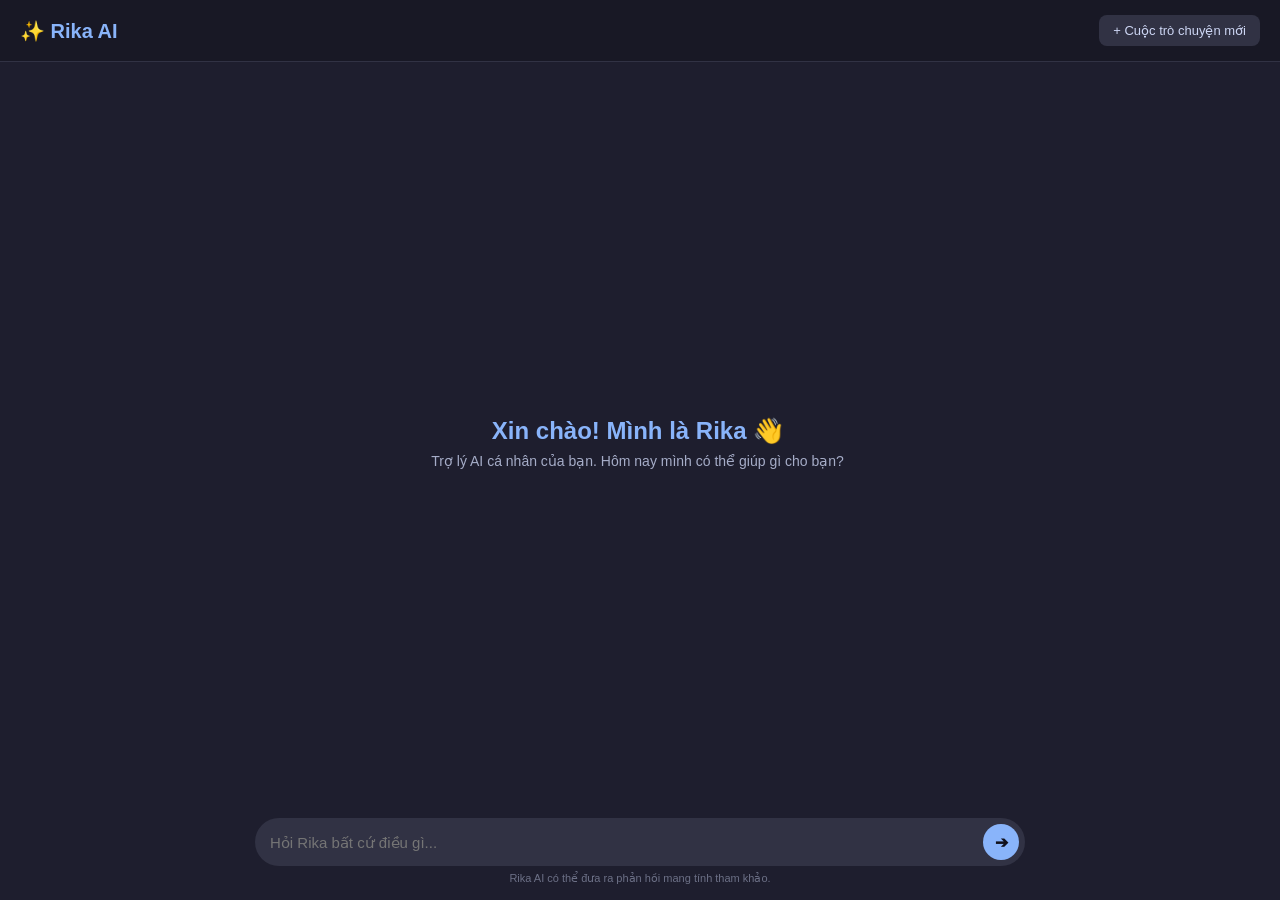
==== index.html @ 14948d15 "Add files via upload" ====
<!DOCTYPE html>
<html lang="vi">
<head>
    <meta charset="UTF-8">
    <meta name="viewport" content="width=device-width, initial-scale=1.0">
    <title>Rika AI - Trợ Lý Thông Minh</title>
    <link rel="stylesheet" href="style.css">
</head>
<body>

    <!-- Thanh Menu / Header trang web -->
    <header class="app-header">
        <div class="logo">✨ Rika AI</div>
        <button class="new-chat-btn" id="newChatBtn">+ Cuộc trò chuyện mới</button>
    </header>

    <!-- Khung trò chuyện chính -->
    <main class="chat-wrapper">
        <div class="chat-messages" id="chatBox">
            <!-- Tin nhắn chào mừng ban đầu -->
            <div class="welcome-box" id="welcomeBox">
                <h1>Xin chào! Mình là Rika 👋</h1>
                <p>Trợ lý AI cá nhân của bạn. Hôm nay mình có thể giúp gì cho bạn?</p>
            </div>
        </div>

        <!-- Thanh nhập liệu ở đáy trang -->
        <div class="input-container">
            <div class="input-box">
                <input type="text" id="userInput" placeholder="Hỏi Rika bất cứ điều gì..." autocomplete="off">
                <button id="sendBtn">
                    <span>➔</span>
                </button>
            </div>
            <p class="disclaimer">Rika AI có thể đưa ra phản hồi mang tính tham khảo.</p>
        </div>
    </main>

    <script src="script.js"></script>
</body>
</html>
---- style.css ----
* {
    box-sizing: border-box;
    margin: 0;
    padding: 0;
}

body {
    font-family: 'Segoe UI', Tahoma, Geneva, Verdana, sans-serif;
    background-color: #1e1e2e;
    color: #cdd6f4;
    height: 100vh;
    display: flex;
    flex-direction: column;
}

/* Header */
.app-header {
    background-color: #181825;
    padding: 15px 20px;
    display: flex;
    justify-content: space-between;
    align-items: center;
    border-bottom: 1px solid #313244;
}

.logo {
    font-size: 20px;
    font-weight: bold;
    color: #89b4fa;
}

.new-chat-btn {
    background-color: #313244;
    color: #cdd6f4;
    border: none;
    padding: 8px 14px;
    border-radius: 8px;
    font-size: 13px;
    cursor: pointer;
}

/* Khung nội dung chat */
.chat-wrapper {
    flex: 1;
    display: flex;
    flex-direction: column;
    justify-content: space-between;
    max-width: 800px;
    width: 100%;
    margin: 0 auto;
    padding: 15px;
    overflow: hidden;
}

.chat-messages {
    flex: 1;
    overflow-y: auto;
    display: flex;
    flex-direction: column;
    gap: 15px;
    padding-right: 5px;
}

.welcome-box {
    text-align: center;
    margin: auto 0;
}

.welcome-box h1 {
    font-size: 24px;
    color: #89b4fa;
    margin-bottom: 8px;
}

.welcome-box p {
    color: #a6adc8;
    font-size: 14px;
}

/* Bong bóng tin nhắn */
.message {
    padding: 12px 16px;
    border-radius: 12px;
    max-width: 85%;
    line-height: 1.5;
    font-size: 14px;
    word-wrap: break-word;
}

.user-message {
    background-color: #89b4fa;
    color: #11111b;
    align-self: flex-end;
    border-bottom-right-radius: 2px;
}

.ai-message {
    background-color: #313244;
    color: #cdd6f4;
    align-self: flex-start;
    border-bottom-left-radius: 2px;
}

/* Khung nhập liệu */
.input-container {
    margin-top: 10px;
}

.input-box {
    display: flex;
    background-color: #313244;
    border-radius: 25px;
    padding: 6px 6px 6px 15px;
    align-items: center;
}

.input-box input {
    flex: 1;
    background: transparent;
    border: none;
    outline: none;
    color: #cdd6f4;
    font-size: 15px;
}

.input-box button {
    background-color: #89b4fa;
    color: #11111b;
    border: none;
    width: 36px;
    height: 36px;
    border-radius: 50%;
    cursor: pointer;
    font-size: 16px;
    font-weight: bold;
}

.disclaimer {
    text-align: center;
    font-size: 11px;
    color: #6c7086;
    margin-top: 6px;
}
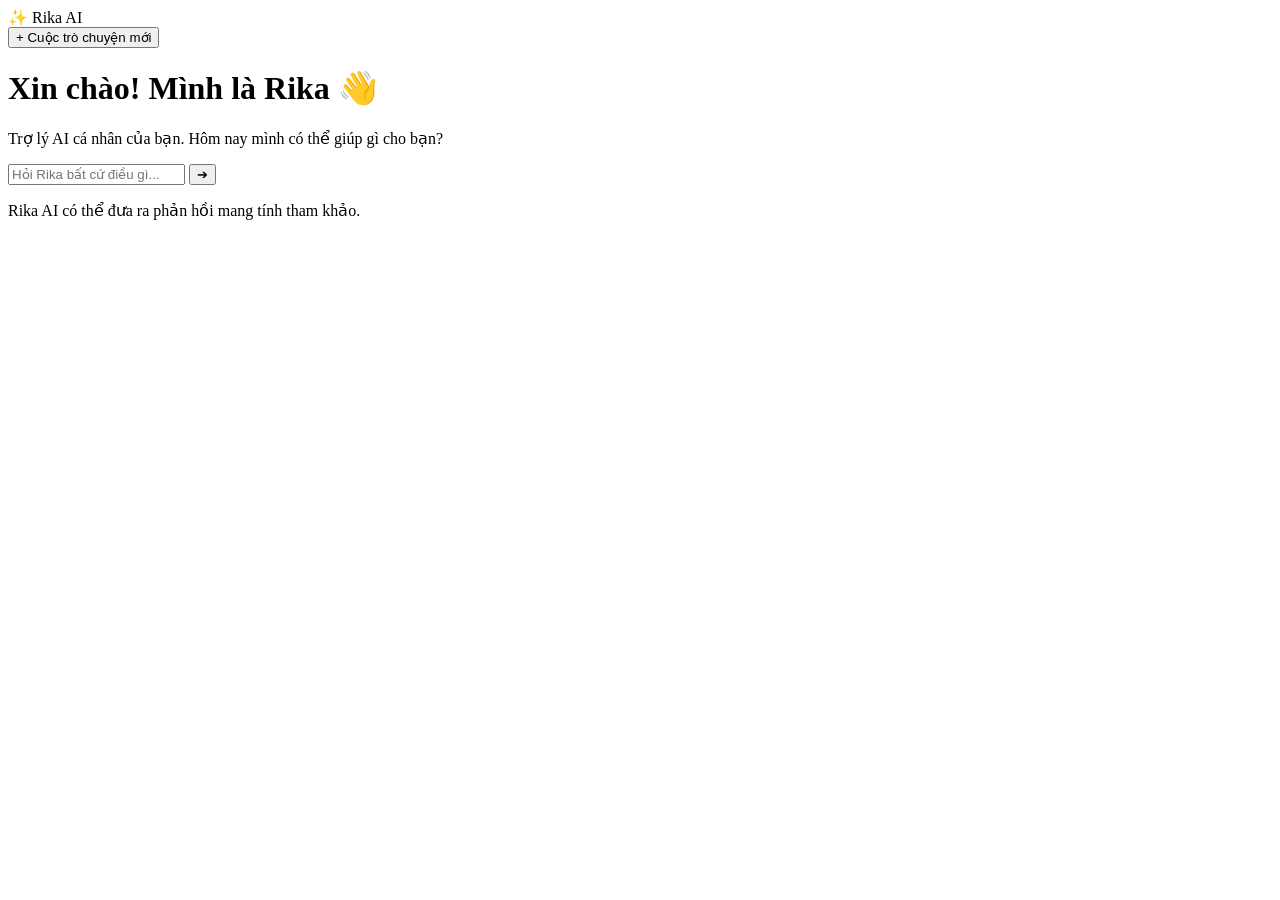
==== commit e40a0288: "Rename index (2).html to index.html" ====
--- a/index.html
+++ b/index.html
@@ -8,27 +8,23 @@
 </head>
 <body>
 
-    <!-- Thanh Menu / Header trang web -->
     <header class="app-header">
         <div class="logo">✨ Rika AI</div>
         <button class="new-chat-btn" id="newChatBtn">+ Cuộc trò chuyện mới</button>
     </header>
 
-    <!-- Khung trò chuyện chính -->
     <main class="chat-wrapper">
-        <div class="chat-messages" id="chatBox">
-            <!-- Tin nhắn chào mừng ban đầu -->
+        <div class="chat-messages" id="chatBox" aria-live="polite">
             <div class="welcome-box" id="welcomeBox">
                 <h1>Xin chào! Mình là Rika 👋</h1>
                 <p>Trợ lý AI cá nhân của bạn. Hôm nay mình có thể giúp gì cho bạn?</p>
             </div>
         </div>
 
-        <!-- Thanh nhập liệu ở đáy trang -->
         <div class="input-container">
             <div class="input-box">
                 <input type="text" id="userInput" placeholder="Hỏi Rika bất cứ điều gì..." autocomplete="off">
-                <button id="sendBtn">
+                <button id="sendBtn" type="button" aria-label="Gửi tin nhắn">
                     <span>➔</span>
                 </button>
             </div>
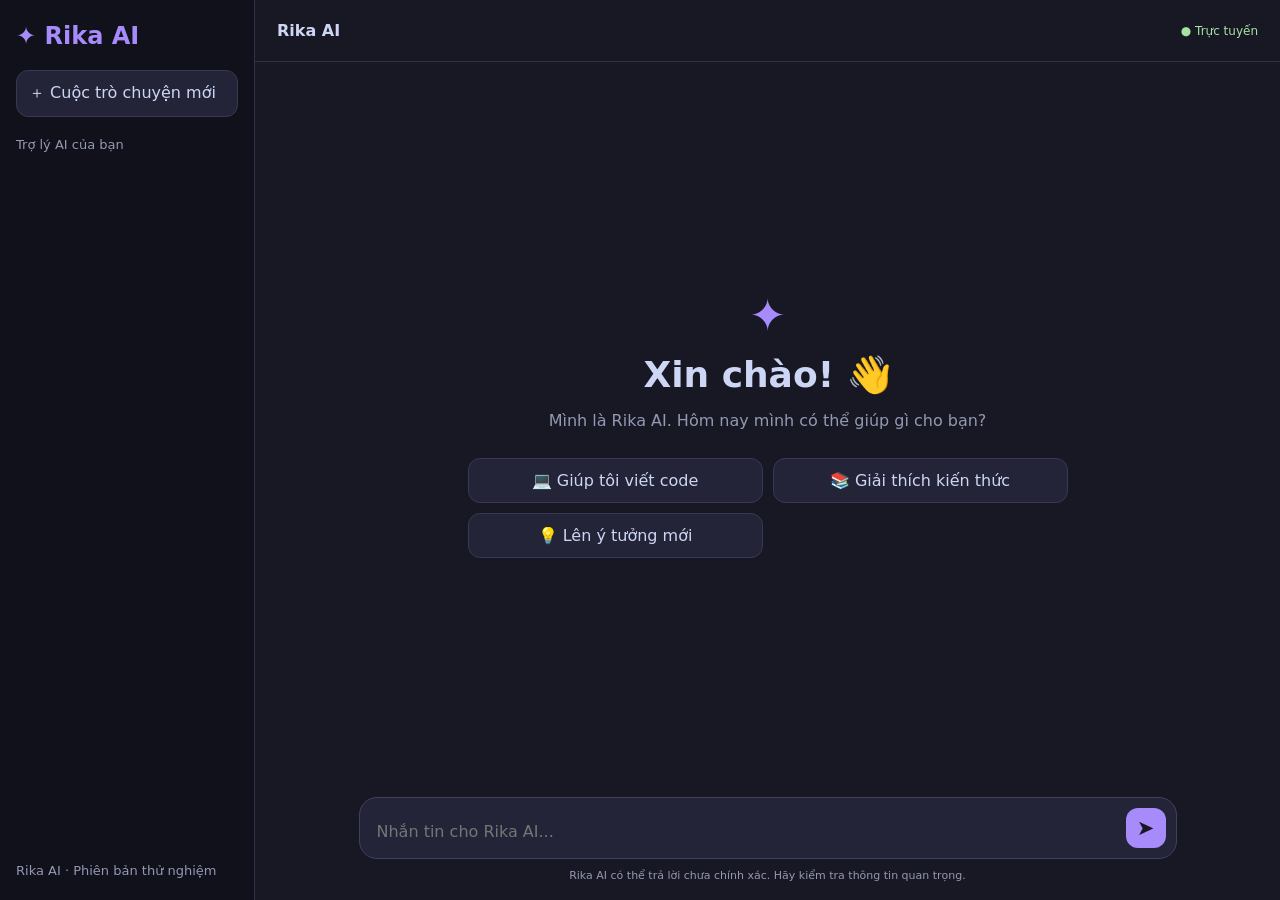
==== commit e264b8a7: "Rename index (1).html to index.html" ====
--- a/index.html
+++ b/index.html
@@ -1,37 +1,51 @@
+
 <!DOCTYPE html>
 <html lang="vi">
 <head>
-    <meta charset="UTF-8">
-    <meta name="viewport" content="width=device-width, initial-scale=1.0">
-    <title>Rika AI - Trợ Lý Thông Minh</title>
-    <link rel="stylesheet" href="style.css">
+  <meta charset="UTF-8">
+  <meta name="viewport" content="width=device-width, initial-scale=1.0">
+  <title>Rika AI</title>
+  <link rel="stylesheet" href="style.css">
 </head>
 <body>
+  <aside class="sidebar">
+    <div class="brand">✦ Rika AI</div>
+    <button id="newChatBtn" class="new-chat">＋ Cuộc trò chuyện mới</button>
+    <p class="side-note">Trợ lý AI của bạn</p>
+    <div class="sidebar-bottom">Rika AI · Phiên bản thử nghiệm</div>
+  </aside>
 
-    <header class="app-header">
-        <div class="logo">✨ Rika AI</div>
-        <button class="new-chat-btn" id="newChatBtn">+ Cuộc trò chuyện mới</button>
+  <main class="main">
+    <header class="header">
+      <button id="menuBtn" class="menu-btn" aria-label="Mở menu">☰</button>
+      <span>Rika AI</span>
+      <span class="status">● Trực tuyến</span>
     </header>
 
-    <main class="chat-wrapper">
-        <div class="chat-messages" id="chatBox" aria-live="polite">
-            <div class="welcome-box" id="welcomeBox">
-                <h1>Xin chào! Mình là Rika 👋</h1>
-                <p>Trợ lý AI cá nhân của bạn. Hôm nay mình có thể giúp gì cho bạn?</p>
-            </div>
+    <section id="chatBox" class="chat-box">
+      <div id="welcomeBox" class="welcome">
+        <div class="logo">✦</div>
+        <h1>Xin chào! 👋</h1>
+        <p>Mình là Rika AI. Hôm nay mình có thể giúp gì cho bạn?</p>
+        <div class="suggestions">
+          <button class="suggestion">💻 Giúp tôi viết code</button>
+          <button class="suggestion">📚 Giải thích kiến thức</button>
+          <button class="suggestion">💡 Lên ý tưởng mới</button>
         </div>
+      </div>
+    </section>
 
-        <div class="input-container">
-            <div class="input-box">
-                <input type="text" id="userInput" placeholder="Hỏi Rika bất cứ điều gì..." autocomplete="off">
-                <button id="sendBtn" type="button" aria-label="Gửi tin nhắn">
-                    <span>➔</span>
-                </button>
-            </div>
-            <p class="disclaimer">Rika AI có thể đưa ra phản hồi mang tính tham khảo.</p>
-        </div>
-    </main>
+    <form id="chatForm" class="input-area">
+      <div class="input-wrap">
+        <textarea id="userInput" rows="1"
+          placeholder="Nhắn tin cho Rika AI..."
+          aria-label="Tin nhắn"></textarea>
+        <button id="sendBtn" type="submit" aria-label="Gửi tin nhắn">➤</button>
+      </div>
+      <p>Rika AI có thể trả lời chưa chính xác. Hãy kiểm tra thông tin quan trọng.</p>
+    </form>
+  </main>
 
-    <script src="script.js"></script>
+  <script src="script.js"></script>
 </body>
 </html>
--- a/style.css
+++ b/style.css
@@ -0,0 +1,264 @@
+
+* {
+  margin: 0;
+  padding: 0;
+  box-sizing: border-box;
+}
+
+:root {
+  color-scheme: dark;
+  --bg: #181825;
+  --panel: #11111b;
+  --surface: #242438;
+  --text: #cdd6f4;
+  --muted: #9399b2;
+  --accent: #a78bfa;
+}
+
+body {
+  font-family: system-ui, sans-serif;
+  background: var(--bg);
+  color: var(--text);
+  height: 100dvh;
+  display: flex;
+  overflow: hidden;
+}
+
+.sidebar {
+  width: 255px;
+  flex-shrink: 0;
+  background: var(--panel);
+  padding: 22px 16px;
+  display: flex;
+  flex-direction: column;
+  gap: 20px;
+  border-right: 1px solid #313147;
+}
+
+.brand {
+  font-size: 24px;
+  font-weight: 800;
+  color: var(--accent);
+}
+
+button {
+  font: inherit;
+  cursor: pointer;
+  color: inherit;
+}
+
+.new-chat, .suggestion {
+  background: var(--surface);
+  border: 1px solid #383852;
+  border-radius: 12px;
+  padding: 12px;
+  text-align: left;
+}
+
+.new-chat:hover, .suggestion:hover {
+  border-color: var(--accent);
+}
+
+.side-note, .sidebar-bottom {
+  color: var(--muted);
+  font-size: 13px;
+}
+
+.sidebar-bottom {
+  margin-top: auto;
+}
+
+.main {
+  flex: 1;
+  min-width: 0;
+  display: flex;
+  flex-direction: column;
+  height: 100%;
+}
+
+.header {
+  min-height: 62px;
+  padding: 0 22px;
+  border-bottom: 1px solid #313147;
+  display: flex;
+  align-items: center;
+  gap: 12px;
+  font-weight: 700;
+}
+
+.status {
+  margin-left: auto;
+  font-size: 12px;
+  font-weight: 400;
+  color: #a6e3a1;
+}
+
+.menu-btn {
+  display: none;
+  background: transparent;
+  border: 0;
+  font-size: 22px;
+}
+
+.chat-box {
+  flex: 1;
+  overflow-y: auto;
+  padding: 28px 16px;
+  display: flex;
+  flex-direction: column;
+  gap: 20px;
+}
+
+.welcome {
+  margin: auto;
+  width: 100%;
+  max-width: 600px;
+  text-align: center;
+}
+
+.logo {
+  color: var(--accent);
+  font-size: 45px;
+  margin-bottom: 12px;
+}
+
+.welcome h1 {
+  font-size: clamp(25px, 5vw, 36px);
+  margin-bottom: 12px;
+}
+
+.welcome p {
+  color: var(--muted);
+  line-height: 1.6;
+}
+
+.suggestions {
+  display: grid;
+  grid-template-columns: repeat(2, minmax(0, 1fr));
+  gap: 10px;
+  margin-top: 25px;
+}
+
+.suggestion {
+  text-align: center;
+}
+
+.message {
+  width: fit-content;
+  max-width: min(85%, 720px);
+  padding: 13px 16px;
+  border-radius: 16px;
+  line-height: 1.65;
+  overflow-wrap: anywhere;
+  white-space: pre-wrap;
+}
+
+.message.user {
+  align-self: flex-end;
+  background: #51417c;
+  color: white;
+}
+
+.message.ai {
+  align-self: flex-start;
+  background: #242438;
+}
+
+.message.error {
+  color: #f38ba8;
+}
+
+.input-area {
+  padding: 12px 16px 18px;
+  width: 100%;
+  max-width: 850px;
+  margin: 0 auto;
+}
+
+.input-wrap {
+  display: flex;
+  align-items: flex-end;
+  gap: 10px;
+  background: #242438;
+  border: 1px solid #41415c;
+  border-radius: 18px;
+  padding: 10px;
+}
+
+.input-wrap:focus-within {
+  border-color: var(--accent);
+}
+
+textarea {
+  flex: 1;
+  min-width: 0;
+  max-height: 150px;
+  resize: none;
+  border: 0;
+  outline: 0;
+  background: transparent;
+  color: var(--text);
+  font: inherit;
+  padding: 7px;
+}
+
+#sendBtn {
+  width: 40px;
+  height: 40px;
+  flex-shrink: 0;
+  border: 0;
+  border-radius: 12px;
+  background: var(--accent);
+  color: #181825;
+  font-size: 21px;
+}
+
+#sendBtn:disabled {
+  opacity: 0.5;
+  cursor: wait;
+}
+
+.input-area > p {
+  text-align: center;
+  color: var(--muted);
+  font-size: 11px;
+  margin-top: 10px;
+}
+
+@media (max-width: 650px) {
+  .sidebar {
+    display: none;
+    position: fixed;
+    inset: 0 auto 0 0;
+    z-index: 10;
+    width: 260px;
+  }
+
+  .sidebar.open {
+    display: flex;
+  }
+
+  .menu-btn {
+    display: block;
+  }
+
+  .header {
+    padding: 0 14px;
+  }
+
+  .chat-box {
+    padding: 20px 12px;
+  }
+
+  .suggestions {
+    grid-template-columns: 1fr;
+  }
+
+  .suggestion {
+    text-align: left;
+  }
+
+  .input-area {
+    padding: 10px 10px 14px;
+  }
+}
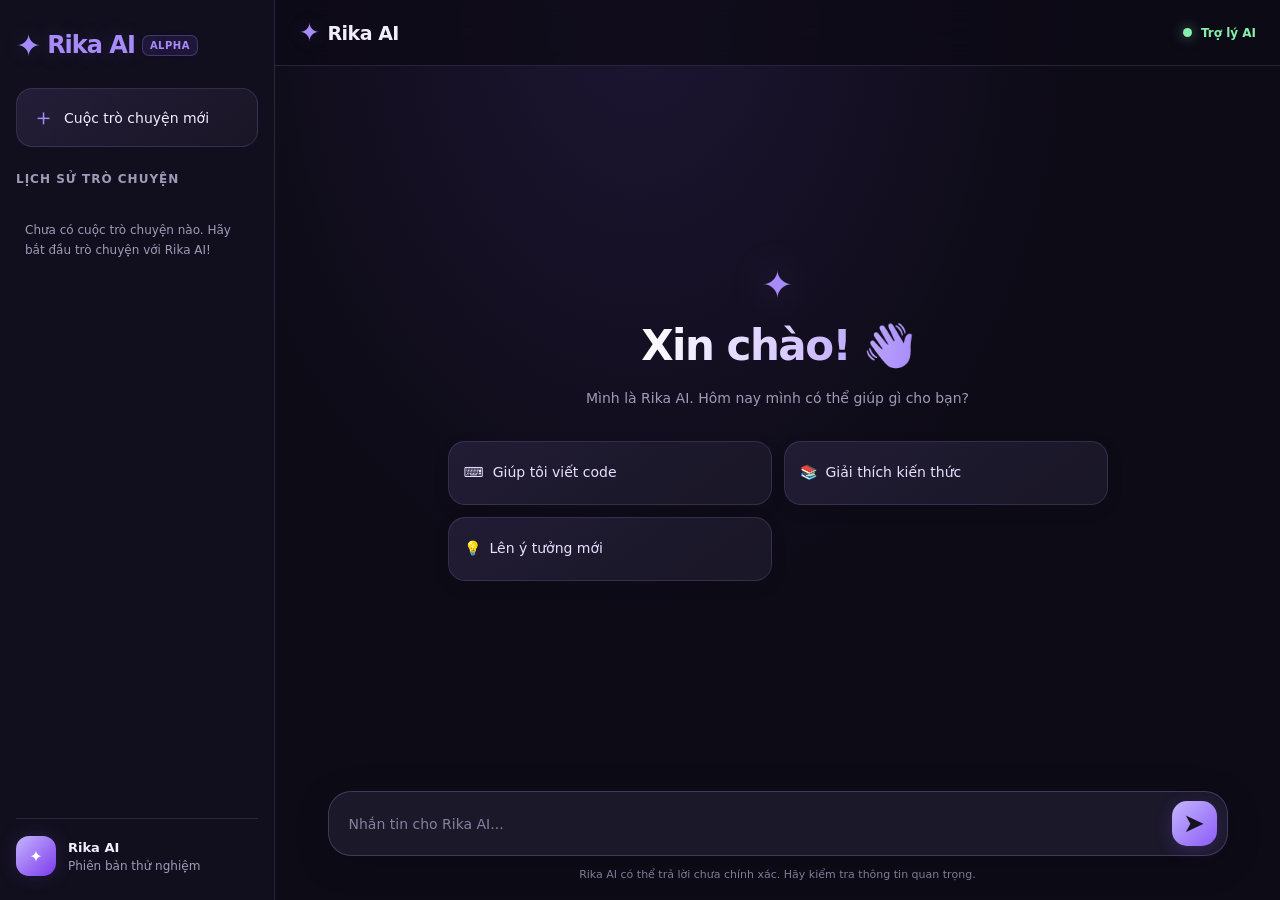
==== commit 9a295628: "Add files via upload" ====
--- a/index.html
+++ b/index.html
@@ -4,48 +4,114 @@
 <head>
   <meta charset="UTF-8">
   <meta name="viewport" content="width=device-width, initial-scale=1.0">
-  <title>Rika AI</title>
+  <meta name="theme-color" content="#181825">
+
+  <title>Rika AI - Trợ lý AI trực tuyến</title>
+  <meta name="description" content="Rika AI - Trợ lý trí tuệ nhân tạo hỗ trợ viết code, học tập và sáng tạo ý tưởng.">
+  <meta name="keywords" content="Rika AI, chatbot AI, trợ lý AI, AI trực tuyến">
+  <meta name="author" content="Rika AI">
+  <meta property="og:title" content="Rika AI - Trợ lý AI trực tuyến">
+  <meta property="og:description" content="Trò chuyện với Rika AI, trợ lý AI của bạn.">
+  <meta property="og:type" content="website">
+
   <link rel="stylesheet" href="style.css">
 </head>
 <body>
-  <aside class="sidebar">
-    <div class="brand">✦ Rika AI</div>
-    <button id="newChatBtn" class="new-chat">＋ Cuộc trò chuyện mới</button>
-    <p class="side-note">Trợ lý AI của bạn</p>
-    <div class="sidebar-bottom">Rika AI · Phiên bản thử nghiệm</div>
-  </aside>
+  <div class="app">
 
-  <main class="main">
-    <header class="header">
-      <button id="menuBtn" class="menu-btn" aria-label="Mở menu">☰</button>
-      <span>Rika AI</span>
-      <span class="status">● Trực tuyến</span>
-    </header>
+    <aside class="sidebar" id="sidebar">
+      <div class="sidebar-top">
+        <a href="./" class="brand" aria-label="Rika AI trang chủ">
+          <span class="brand-icon">✦</span>
+          <span>Rika AI</span>
+          <span class="version">ALPHA</span>
+        </a>
 
-    <section id="chatBox" class="chat-box">
-      <div id="welcomeBox" class="welcome">
-        <div class="logo">✦</div>
-        <h1>Xin chào! 👋</h1>
-        <p>Mình là Rika AI. Hôm nay mình có thể giúp gì cho bạn?</p>
-        <div class="suggestions">
-          <button class="suggestion">💻 Giúp tôi viết code</button>
-          <button class="suggestion">📚 Giải thích kiến thức</button>
-          <button class="suggestion">💡 Lên ý tưởng mới</button>
+        <button id="closeSidebarBtn" class="icon-btn close-sidebar"
+          type="button" aria-label="Đóng menu">✕</button>
+      </div>
+
+      <button id="newChatBtn" class="new-chat" type="button">
+        <span>＋</span> Cuộc trò chuyện mới
+      </button>
+
+      <div class="history-heading">LỊCH SỬ TRÒ CHUYỆN</div>
+      <div id="historyList" class="history-list"></div>
+
+      <div class="sidebar-bottom">
+        <div class="profile-icon">✦</div>
+        <div class="profile-info">
+          <strong>Rika AI</strong>
+          <span>Phiên bản thử nghiệm</span>
         </div>
       </div>
-    </section>
+    </aside>
 
-    <form id="chatForm" class="input-area">
-      <div class="input-wrap">
-        <textarea id="userInput" rows="1"
-          placeholder="Nhắn tin cho Rika AI..."
-          aria-label="Tin nhắn"></textarea>
-        <button id="sendBtn" type="submit" aria-label="Gửi tin nhắn">➤</button>
-      </div>
-      <p>Rika AI có thể trả lời chưa chính xác. Hãy kiểm tra thông tin quan trọng.</p>
-    </form>
-  </main>
+    <div id="sidebarOverlay" class="sidebar-overlay"></div>
 
-  <script src="script.js"></script>
+    <main class="main">
+      <header class="header">
+        <button id="menuBtn" class="icon-btn menu-btn"
+          type="button" aria-label="Mở menu">☰</button>
+
+        <div class="header-brand">
+          <span class="header-logo">✦</span>
+          <span>Rika AI</span>
+        </div>
+
+        <div class="status">
+          <span class="status-dot"></span>
+          <span>Trợ lý AI</span>
+        </div>
+      </header>
+
+      <section id="chatBox" class="chat-box" aria-live="polite">
+        <div id="welcomeBox" class="welcome">
+          <div class="welcome-logo">✦</div>
+          <h1>Xin chào! 👋</h1>
+          <p>Mình là Rika AI. Hôm nay mình có thể giúp gì cho bạn?</p>
+
+          <div class="suggestions">
+            <button class="suggestion" type="button"
+              data-prompt="Giúp tôi viết code và giải thích từng bước.">
+              <span>⌨</span>
+              <span>Giúp tôi viết code</span>
+            </button>
+
+            <button class="suggestion" type="button"
+              data-prompt="Giải thích cho tôi một kiến thức theo cách dễ hiểu.">
+              <span>📚</span>
+              <span>Giải thích kiến thức</span>
+            </button>
+
+            <button class="suggestion" type="button"
+              data-prompt="Giúp tôi lên một ý tưởng mới thật sáng tạo.">
+              <span>💡</span>
+              <span>Lên ý tưởng mới</span>
+            </button>
+          </div>
+        </div>
+      </section>
+
+      <form id="chatForm" class="input-area">
+        <div class="input-wrap">
+          <textarea id="userInput" rows="1"
+            placeholder="Nhắn tin cho Rika AI..."
+            aria-label="Tin nhắn"
+            maxlength="20000"></textarea>
+
+          <button id="sendBtn" type="submit"
+            aria-label="Gửi tin nhắn">➤</button>
+        </div>
+
+        <p class="disclaimer">
+          Rika AI có thể trả lời chưa chính xác.
+          Hãy kiểm tra thông tin quan trọng.
+        </p>
+      </form>
+    </main>
+  </div>
+
+  <script src="script.js" defer></script>
 </body>
 </html>
--- a/style.css
+++ b/style.css
@@ -1,3 +1,33 @@
+
+/* =========================================
+   RIKA AI ALPHA — GIAO DIỆN HOÀN CHỈNH
+   Tối ưu Android, máy tính và màn hình nhỏ
+========================================= */
+
+:root {
+  color-scheme: dark;
+
+  --bg: #0d0b16;
+  --panel: #12101e;
+  --surface: #1b182a;
+  --surface-hover: #29233d;
+
+  --text: #f0edff;
+  --muted: #a09ab9;
+
+  --accent: #a78bfa;
+  --accent-strong: #8b5cf6;
+  --success: #86efac;
+  --danger: #fda4af;
+
+  --border: rgba(190, 170, 255, 0.15);
+  --glow: rgba(139, 92, 246, 0.18);
+
+  --sidebar-width: 275px;
+  --radius: 18px;
+}
+
+/* RESET */
 
 * {
   margin: 0;
@@ -5,212 +35,997 @@
   box-sizing: border-box;
 }
 
-:root {
-  color-scheme: dark;
-  --bg: #181825;
-  --panel: #11111b;
-  --surface: #242438;
-  --text: #cdd6f4;
-  --muted: #9399b2;
-  --accent: #a78bfa;
+html {
+  width: 100%;
+  height: 100%;
+  background: var(--bg);
+  -webkit-text-size-adjust: 100%;
 }
 
 body {
-  font-family: system-ui, sans-serif;
-  background: var(--bg);
+  width: 100%;
+  height: 100vh;
+  height: 100dvh;
+  overflow: hidden;
+
   color: var(--text);
-  height: 100dvh;
+  background:
+    radial-gradient(
+      ellipse at 50% 0%,
+      rgba(139, 92, 246, 0.13),
+      transparent 48%
+    ),
+    var(--bg);
+
+  font-family:
+    system-ui,
+    -apple-system,
+    BlinkMacSystemFont,
+    "Segoe UI",
+    sans-serif;
+
+  -webkit-tap-highlight-color: transparent;
+}
+
+button,
+textarea {
+  font: inherit;
+}
+
+button {
+  color: inherit;
+  cursor: pointer;
+  -webkit-tap-highlight-color: transparent;
+}
+
+button:focus-visible,
+a:focus-visible {
+  outline: 2px solid var(--accent);
+  outline-offset: 3px;
+}
+
+button:disabled {
+  opacity: 0.55;
+  cursor: wait;
+}
+
+a {
+  color: inherit;
+  text-decoration: none;
+}
+
+/* KHUNG ỨNG DỤNG */
+
+.app {
+  width: 100%;
+  height: 100%;
+  min-width: 0;
+
   display: flex;
   overflow: hidden;
-}
+  position: relative;
+}
+
+/* =========================================
+   THANH BÊN
+========================================= */
 
 .sidebar {
-  width: 255px;
+  width: var(--sidebar-width);
+  min-width: var(--sidebar-width);
+  height: 100%;
+
+  display: flex;
+  flex-direction: column;
+  gap: 22px;
+
+  padding: 24px 16px;
+
+  background: rgba(18, 16, 30, 0.98);
+  border-right: 1px solid var(--border);
+
+  overflow-x: hidden;
+  overflow-y: auto;
+  overscroll-behavior: contain;
+
+  scrollbar-width: thin;
+  scrollbar-color: #494064 transparent;
+
+  position: relative;
+  z-index: 30;
+}
+
+.sidebar-top {
+  display: flex;
+  align-items: center;
+  justify-content: space-between;
+  gap: 8px;
+
+  min-height: 42px;
+}
+
+.brand {
+  min-width: 0;
+
+  display: flex;
+  align-items: center;
+  gap: 7px;
+
+  color: var(--accent);
+  font-size: 24px;
+  font-weight: 850;
+  letter-spacing: -1px;
+
+  white-space: nowrap;
+
+  text-shadow: 0 0 22px rgba(167, 139, 250, 0.2);
+}
+
+.brand-icon {
   flex-shrink: 0;
-  background: var(--panel);
-  padding: 22px 16px;
+  font-size: 30px;
+
+  animation: star-glow 3s ease-in-out infinite;
+}
+
+.version {
+  padding: 4px 7px;
+
+  border: 1px solid rgba(167, 139, 250, 0.28);
+  border-radius: 7px;
+
+  background: rgba(139, 92, 246, 0.12);
+
+  font-size: 10px;
+  font-weight: 800;
+  letter-spacing: 0.5px;
+}
+
+.icon-btn {
+  display: flex;
+  align-items: center;
+  justify-content: center;
+  flex-shrink: 0;
+
+  width: 43px;
+  height: 43px;
+
+  border: 1px solid var(--border);
+  border-radius: 13px;
+
+  background: rgba(35, 29, 54, 0.75);
+
+  font-size: 22px;
+
+  transition:
+    background 0.2s,
+    border-color 0.2s,
+    transform 0.2s;
+}
+
+.icon-btn:hover {
+  background: var(--surface-hover);
+  border-color: var(--accent);
+}
+
+.icon-btn:active {
+  transform: scale(0.94);
+}
+
+.close-sidebar {
+  display: none;
+}
+
+.new-chat {
+  width: 100%;
+  min-height: 55px;
+
+  display: flex;
+  align-items: center;
+  gap: 9px;
+
+  padding: 13px 15px;
+
+  color: var(--text);
+  text-align: left;
+
+  background:
+    linear-gradient(145deg, #241d38, #191525);
+
+  border: 1px solid var(--border);
+  border-radius: 16px;
+
+  font-size: 14px;
+
+  transition:
+    border-color 0.2s,
+    background 0.2s,
+    transform 0.2s,
+    box-shadow 0.2s;
+}
+
+.new-chat span {
+  font-size: 23px;
+  color: var(--accent);
+}
+
+.new-chat:hover {
+  border-color: var(--accent);
+  box-shadow: 0 0 20px var(--glow);
+}
+
+.new-chat:active {
+  transform: scale(0.98);
+}
+
+.history-heading {
+  margin-top: 3px;
+
+  color: var(--muted);
+  font-size: 12px;
+  font-weight: 750;
+  letter-spacing: 1px;
+}
+
+.history-list {
   display: flex;
   flex-direction: column;
-  gap: 20px;
-  border-right: 1px solid #313147;
-}
-
-.brand {
-  font-size: 24px;
-  font-weight: 800;
-  color: var(--accent);
-}
-
-button {
-  font: inherit;
-  cursor: pointer;
-  color: inherit;
-}
-
-.new-chat, .suggestion {
-  background: var(--surface);
-  border: 1px solid #383852;
+  gap: 8px;
+
+  min-height: 0;
+}
+
+.history-empty {
+  padding: 12px 9px;
+
+  color: var(--muted);
+  font-size: 12px;
+  line-height: 1.7;
+}
+
+.history-item {
+  min-width: 0;
+
+  display: flex;
+  align-items: center;
+  gap: 5px;
+
+  padding: 4px;
+
+  border: 1px solid transparent;
   border-radius: 12px;
-  padding: 12px;
+
+  transition:
+    background 0.2s,
+    border-color 0.2s;
+}
+
+.history-item:hover {
+  background: rgba(255, 255, 255, 0.035);
+}
+
+.history-item.active {
+  background: rgba(139, 92, 246, 0.13);
+  border-color: rgba(167, 139, 250, 0.22);
+}
+
+.history-open {
+  flex: 1;
+  min-width: 0;
+  min-height: 39px;
+
+  padding: 8px;
+
+  overflow: hidden;
+  text-overflow: ellipsis;
+  white-space: nowrap;
+
+  color: #dcd5f4;
   text-align: left;
-}
-
-.new-chat:hover, .suggestion:hover {
-  border-color: var(--accent);
-}
-
-.side-note, .sidebar-bottom {
+  font-size: 12px;
+
+  background: transparent;
+  border: none;
+  border-radius: 8px;
+}
+
+.history-item.active .history-open {
+  color: #e9ddff;
+}
+
+.history-delete {
+  display: flex;
+  align-items: center;
+  justify-content: center;
+  flex-shrink: 0;
+
+  width: 31px;
+  height: 31px;
+
   color: var(--muted);
+  background: transparent;
+  border: 1px solid transparent;
+  border-radius: 9px;
+
+  opacity: 0.75;
+  transition: 0.2s;
+}
+
+.history-delete:hover {
+  color: var(--danger);
+  background: rgba(251, 113, 133, 0.1);
+  border-color: rgba(251, 113, 133, 0.2);
+  opacity: 1;
+}
+
+.sidebar-bottom {
+  display: flex;
+  align-items: center;
+  gap: 12px;
+
+  margin-top: auto;
+  padding-top: 17px;
+
+  border-top: 1px solid var(--border);
+}
+
+.profile-icon {
+  display: flex;
+  align-items: center;
+  justify-content: center;
+  flex-shrink: 0;
+
+  width: 40px;
+  height: 40px;
+
+  border-radius: 13px;
+
+  color: #fff;
+  background: linear-gradient(135deg, #c4b5fd, #7c3aed);
+
+  box-shadow: 0 0 20px var(--glow);
+}
+
+.profile-info {
+  display: flex;
+  flex-direction: column;
+  gap: 4px;
+
+  min-width: 0;
+  font-size: 12px;
+}
+
+.profile-info strong {
   font-size: 13px;
 }
 
-.sidebar-bottom {
-  margin-top: auto;
-}
+.profile-info span {
+  color: var(--muted);
+}
+
+/* LỚP PHỦ MENU ĐIỆN THOẠI */
+
+.sidebar-overlay {
+  display: none;
+}
+
+/* =========================================
+   KHUNG CHAT CHÍNH
+========================================= */
 
 .main {
   flex: 1;
   min-width: 0;
+  min-height: 0;
+  height: 100%;
+
   display: flex;
   flex-direction: column;
-  height: 100%;
-}
+
+  position: relative;
+  overflow: hidden;
+}
+
+/* THANH ĐẦU TRANG */
 
 .header {
-  min-height: 62px;
-  padding: 0 22px;
-  border-bottom: 1px solid #313147;
+  min-height: 66px;
+  flex-shrink: 0;
+
   display: flex;
   align-items: center;
-  gap: 12px;
-  font-weight: 700;
+  gap: 13px;
+
+  padding: 0 24px;
+
+  background: rgba(13, 11, 22, 0.78);
+  border-bottom: 1px solid var(--border);
+
+  backdrop-filter: blur(18px);
+  -webkit-backdrop-filter: blur(18px);
+
+  position: relative;
+  z-index: 2;
+}
+
+.menu-btn {
+  display: none;
+}
+
+.header-brand {
+  display: flex;
+  align-items: center;
+  gap: 8px;
+
+  min-width: 0;
+
+  font-size: 19px;
+  font-weight: 800;
+  letter-spacing: -0.5px;
+}
+
+.header-logo {
+  flex-shrink: 0;
+  color: var(--accent);
+  font-size: 25px;
+
+  filter: drop-shadow(0 0 9px var(--glow));
 }
 
 .status {
   margin-left: auto;
+
+  display: flex;
+  align-items: center;
+  gap: 9px;
+
+  color: var(--success);
   font-size: 12px;
-  font-weight: 400;
-  color: #a6e3a1;
-}
-
-.menu-btn {
-  display: none;
+  font-weight: 650;
+
+  white-space: nowrap;
+}
+
+.status-dot {
+  width: 9px;
+  height: 9px;
+
+  flex-shrink: 0;
+
+  border-radius: 50%;
+  background: var(--success);
+
+  box-shadow: 0 0 13px rgba(134, 239, 172, 0.55);
+
+  animation: status-pulse 2s ease-in-out infinite;
+}
+
+/* =========================================
+   KHUNG TIN NHẮN
+========================================= */
+
+.chat-box {
+  flex: 1;
+  min-height: 0;
+  min-width: 0;
+
+  display: flex;
+  flex-direction: column;
+  gap: 22px;
+
+  padding: 30px 22px;
+
+  overflow-x: hidden;
+  overflow-y: auto;
+  overscroll-behavior: contain;
+
+  scroll-behavior: smooth;
+
+  scrollbar-width: thin;
+  scrollbar-color: #494064 transparent;
+}
+
+.chat-box::-webkit-scrollbar {
+  width: 6px;
+}
+
+.chat-box::-webkit-scrollbar-thumb {
+  background: #494064;
+  border-radius: 20px;
+}
+
+.chat-box::-webkit-scrollbar-track {
+  background: transparent;
+}
+
+/* =========================================
+   MÀN HÌNH CHÀO
+========================================= */
+
+.welcome {
+  width: 100%;
+  max-width: 660px;
+
+  margin: auto;
+
+  display: flex;
+  flex-direction: column;
+  align-items: center;
+
+  padding: 28px 0;
+
+  text-align: center;
+
+  animation: welcome-in 0.5s ease both;
+}
+
+.welcome-logo {
+  margin-bottom: 12px;
+
+  color: var(--accent);
+  font-size: 38px;
+  line-height: 1.2;
+
+  filter: drop-shadow(0 0 20px rgba(167, 139, 250, 0.4));
+
+  animation: star-glow 3s ease-in-out infinite;
+}
+
+.welcome h1 {
+  margin-bottom: 15px;
+
+  font-size: clamp(29px, 4vw, 42px);
+  font-weight: 850;
+  letter-spacing: -1.5px;
+  line-height: 1.2;
+
+  background: linear-gradient(
+    100deg,
+    #ffffff,
+    #d8caff 55%,
+    #a78bfa
+  );
+
+  -webkit-background-clip: text;
+  background-clip: text;
+  color: transparent;
+}
+
+.welcome p {
+  max-width: 540px;
+
+  color: var(--muted);
+  font-size: 14px;
+  line-height: 1.8;
+}
+
+/* GỢI Ý */
+
+.suggestions {
+  width: 100%;
+
+  display: grid;
+  grid-template-columns: repeat(2, minmax(0, 1fr));
+  gap: 12px;
+
+  margin-top: 29px;
+}
+
+.suggestion {
+  min-width: 0;
+  min-height: 64px;
+
+  display: flex;
+  align-items: center;
+  gap: 9px;
+
+  padding: 14px 15px;
+
+  color: #e7e0ff;
+  text-align: left;
+  line-height: 1.55;
+  font-size: 14px;
+
+  background:
+    linear-gradient(145deg, #211c34, #191626);
+
+  border: 1px solid var(--border);
+  border-radius: 17px;
+
+  box-shadow: 0 5px 18px rgba(0, 0, 0, 0.08);
+
+  transition:
+    border-color 0.22s,
+    background 0.22s,
+    box-shadow 0.22s,
+    transform 0.22s;
+}
+
+.suggestion span:first-child {
+  flex-shrink: 0;
+}
+
+.suggestion:hover {
+  background: var(--surface-hover);
+  border-color: var(--accent);
+  box-shadow: 0 0 22px var(--glow);
+}
+
+.suggestion:active {
+  transform: scale(0.98);
+}
+
+/* =========================================
+   TIN NHẮN NGƯỜI DÙNG VÀ AI
+========================================= */
+
+.message {
+  width: fit-content;
+  max-width: min(85%, 780px);
+  min-width: 0;
+
+  padding: 14px 17px;
+
+  color: var(--text);
+
+  border: 1px solid var(--border);
+  border-radius: 19px;
+
+  font-size: 14px;
+  line-height: 1.8;
+
+  overflow-wrap: anywhere;
+  word-break: normal;
+  white-space: pre-wrap;
+
+  animation: message-in 0.22s ease both;
+}
+
+.message.user {
+  align-self: flex-end;
+
+  color: #fff;
+
+  background: linear-gradient(135deg, #7450c9, #5635a0);
+
+  border-color: rgba(196, 181, 253, 0.25);
+  border-bottom-right-radius: 6px;
+
+  box-shadow: 0 5px 22px rgba(91, 52, 166, 0.15);
+}
+
+.message.ai {
+  align-self: flex-start;
+
+  background: linear-gradient(145deg, #201c30, #181525);
+
+  border-bottom-left-radius: 6px;
+}
+
+.message.error {
+  color: var(--danger);
+
+  border-color: rgba(251, 113, 133, 0.3);
+  background: rgba(80, 25, 45, 0.25);
+}
+
+.message.loading {
+  color: #c4b5fd;
+}
+
+.message.loading::after {
+  content: "";
+  display: inline-block;
+
+  width: 6px;
+  height: 6px;
+
+  margin-left: 7px;
+
+  vertical-align: middle;
+
+  border-radius: 50%;
+  background: var(--accent);
+
+  animation: loading-dot 0.8s ease-in-out infinite alternate;
+}
+
+/* NỘI DUNG MARKDOWN */
+
+.message p {
+  margin: 0 0 12px;
+}
+
+.message p:last-child {
+  margin-bottom: 0;
+}
+
+.message h1,
+.message h2,
+.message h3 {
+  margin: 19px 0 10px;
+
+  color: #e2d7ff;
+  line-height: 1.4;
+}
+
+.message h1 {
+  font-size: 23px;
+}
+
+.message h2 {
+  font-size: 20px;
+}
+
+.message h3 {
+  font-size: 17px;
+}
+
+.message ul,
+.message ol {
+  padding-left: 24px;
+  margin: 10px 0 14px;
+}
+
+.message li {
+  margin: 5px 0;
+  padding-left: 3px;
+}
+
+.message blockquote {
+  margin: 12px 0;
+  padding: 10px 14px;
+
+  color: #c4b5fd;
+
+  border-left: 3px solid var(--accent);
+  border-radius: 0 9px 9px 0;
+
+  background: rgba(139, 92, 246, 0.08);
+}
+
+.message hr {
+  height: 1px;
+  margin: 17px 0;
+
+  border: 0;
+  background: var(--border);
+}
+
+.message code {
+  padding: 2px 6px;
+
+  color: #d8b4fe;
+
+  background: rgba(139, 92, 246, 0.13);
+  border: 1px solid rgba(167, 139, 250, 0.12);
+  border-radius: 6px;
+
+  font-family: "SFMono-Regular", Consolas, monospace;
+  font-size: 0.9em;
+
+  overflow-wrap: anywhere;
+}
+
+.message pre {
+  max-width: 100%;
+  margin: 14px 0;
+
+  overflow: hidden;
+
+  background: #100e19;
+  border: 1px solid var(--border);
+  border-radius: 13px;
+
+  white-space: normal;
+}
+
+.message pre > code {
+  display: block;
+
+  padding: 15px;
+
+  overflow-x: auto;
+
+  color: #e9e4ff;
   background: transparent;
   border: 0;
-  font-size: 22px;
-}
-
-.chat-box {
-  flex: 1;
-  overflow-y: auto;
-  padding: 28px 16px;
-  display: flex;
-  flex-direction: column;
-  gap: 20px;
-}
-
-.welcome {
-  margin: auto;
+  border-radius: 0;
+
+  font-size: 12px;
+  line-height: 1.7;
+
+  white-space: pre;
+  overflow-wrap: normal;
+}
+
+.code-header {
+  min-height: 42px;
+
+  display: flex;
+  align-items: center;
+  justify-content: space-between;
+  gap: 10px;
+
+  padding: 7px 11px;
+
+  color: var(--muted);
+  background: rgba(255, 255, 255, 0.025);
+
+  border-bottom: 1px solid var(--border);
+
+  font-size: 11px;
+}
+
+.message-actions {
+  display: flex;
+  flex-wrap: wrap;
+  gap: 8px;
+
+  margin-top: 14px;
+  padding-top: 10px;
+
+  border-top: 1px solid var(--border);
+}
+
+.copy-btn {
+  min-height: 32px;
+
+  padding: 7px 11px;
+
+  color: #d8caff;
+  background: rgba(139, 92, 246, 0.1);
+
+  border: 1px solid var(--border);
+  border-radius: 9px;
+
+  font-size: 11px;
+
+  transition:
+    background 0.2s,
+    border-color 0.2s;
+}
+
+.copy-btn:hover {
+  background: rgba(139, 92, 246, 0.2);
+  border-color: var(--accent);
+}
+
+/* =========================================
+   KHUNG NHẬP TIN NHẮN
+========================================= */
+
+.input-area {
   width: 100%;
-  max-width: 600px;
-  text-align: center;
-}
-
-.logo {
-  color: var(--accent);
-  font-size: 45px;
-  margin-bottom: 12px;
-}
-
-.welcome h1 {
-  font-size: clamp(25px, 5vw, 36px);
-  margin-bottom: 12px;
-}
-
-.welcome p {
-  color: var(--muted);
-  line-height: 1.6;
-}
-
-.suggestions {
-  display: grid;
-  grid-template-columns: repeat(2, minmax(0, 1fr));
-  gap: 10px;
-  margin-top: 25px;
-}
-
-.suggestion {
-  text-align: center;
-}
-
-.message {
-  width: fit-content;
-  max-width: min(85%, 720px);
-  padding: 13px 16px;
-  border-radius: 16px;
-  line-height: 1.65;
-  overflow-wrap: anywhere;
-  white-space: pre-wrap;
-}
-
-.message.user {
-  align-self: flex-end;
-  background: #51417c;
-  color: white;
-}
-
-.message.ai {
-  align-self: flex-start;
-  background: #242438;
-}
-
-.message.error {
-  color: #f38ba8;
-}
-
-.input-area {
-  padding: 12px 16px 18px;
+  max-width: 940px;
+
+  flex-shrink: 0;
+
+  margin: 0 auto;
+  padding: 13px 20px 16px;
+
+  background: transparent;
+}
+
+.input-wrap {
   width: 100%;
-  max-width: 850px;
-  margin: 0 auto;
-}
-
-.input-wrap {
+  min-width: 0;
+
   display: flex;
   align-items: flex-end;
   gap: 10px;
-  background: #242438;
-  border: 1px solid #41415c;
-  border-radius: 18px;
-  padding: 10px;
+
+  padding: 9px 10px 9px 15px;
+
+  background: rgba(29, 25, 44, 0.96);
+
+  border: 1px solid rgba(190, 170, 255, 0.23);
+  border-radius: 23px;
+
+  box-shadow:
+    0 8px 35px rgba(0, 0, 0, 0.17),
+    0 0 0 0 rgba(167, 139, 250, 0);
+
+  transition:
+    border-color 0.2s,
+    box-shadow 0.2s;
 }
 
 .input-wrap:focus-within {
   border-color: var(--accent);
-}
-
-textarea {
+
+  box-shadow:
+    0 8px 35px rgba(0, 0, 0, 0.17),
+    0 0 0 3px rgba(167, 139, 250, 0.09);
+}
+
+#userInput {
+  display: block;
+
   flex: 1;
   min-width: 0;
+  min-height: 42px;
   max-height: 150px;
+
+  margin: 0;
+  padding: 9px 5px;
+
   resize: none;
+  overflow-y: auto;
+
+  color: var(--text);
+  background: transparent;
+
   border: 0;
-  outline: 0;
-  background: transparent;
-  color: var(--text);
-  font: inherit;
-  padding: 7px;
+  outline: none;
+  box-shadow: none;
+
+  border-radius: 0;
+
+  font-family: inherit;
+  font-size: 14px;
+  line-height: 1.65;
+
+  overflow-wrap: anywhere;
+  -webkit-appearance: none;
+  appearance: none;
+}
+
+#userInput:focus,
+#userInput:focus-visible {
+  border: 0;
+  outline: none;
+  box-shadow: none;
+}
+
+#userInput::placeholder {
+  color: #85809e;
+  opacity: 1;
+}
+
+#userInput:disabled {
+  opacity: 0.7;
+  cursor: wait;
 }
 
 #sendBtn {
-  width: 40px;
-  height: 40px;
+  width: 45px;
+  height: 45px;
+
+  display: flex;
+  align-items: center;
+  justify-content: center;
+
   flex-shrink: 0;
+
+  margin: 0;
+  padding: 0;
+
+  color: #171126;
+
+  background: linear-gradient(135deg, #c4b5fd, #8b5cf6);
+
   border: 0;
-  border-radius: 12px;
-  background: var(--accent);
-  color: #181825;
-  font-size: 21px;
+  border-radius: 15px;
+
+  font-size: 26px;
+  font-weight: 850;
+  line-height: 1;
+
+  box-shadow: 0 4px 17px rgba(139, 92, 246, 0.22);
+
+  transition:
+    transform 0.2s,
+    filter 0.2s,
+    opacity 0.2s;
+}
+
+#sendBtn:hover {
+  filter: brightness(1.12);
+}
+
+#sendBtn:active {
+  transform: scale(0.92);
 }
 
 #sendBtn:disabled {
@@ -218,47 +1033,416 @@
   cursor: wait;
 }
 
-.input-area > p {
+.disclaimer {
+  margin-top: 10px;
+  padding: 0 5px;
+
+  color: #817b98;
   text-align: center;
-  color: var(--muted);
+
   font-size: 11px;
-  margin-top: 10px;
-}
+  line-height: 1.65;
+}
+
+/* =========================================
+   HIỆU ỨNG
+========================================= */
+
+@keyframes welcome-in {
+  from {
+    opacity: 0;
+    transform: translateY(12px);
+  }
+
+  to {
+    opacity: 1;
+    transform: translateY(0);
+  }
+}
+
+@keyframes message-in {
+  from {
+    opacity: 0;
+    transform: translateY(7px);
+  }
+
+  to {
+    opacity: 1;
+    transform: translateY(0);
+  }
+}
+
+@keyframes star-glow {
+  0%, 100% {
+    filter: drop-shadow(0 0 7px rgba(167, 139, 250, 0.2));
+  }
+
+  50% {
+    filter: drop-shadow(0 0 18px rgba(167, 139, 250, 0.55));
+  }
+}
+
+@keyframes status-pulse {
+  0%, 100% {
+    opacity: 1;
+    box-shadow: 0 0 12px rgba(134, 239, 172, 0.4);
+  }
+
+  50% {
+    opacity: 0.65;
+    box-shadow: 0 0 19px rgba(134, 239, 172, 0.7);
+  }
+}
+
+@keyframes loading-dot {
+  from {
+    opacity: 0.35;
+    transform: scale(0.75);
+  }
+
+  to {
+    opacity: 1;
+    transform: scale(1.15);
+  }
+}
+
+/* =========================================
+   ĐIỆN THOẠI VÀ MÀN HÌNH NHỎ
+========================================= */
 
 @media (max-width: 650px) {
   .sidebar {
-    display: none;
     position: fixed;
-    inset: 0 auto 0 0;
-    z-index: 10;
-    width: 260px;
+
+    top: 0;
+    bottom: 0;
+    left: 0;
+
+    width: min(300px, 86vw);
+    min-width: 0;
+    height: 100vh;
+    height: 100dvh;
+
+    padding: 22px 16px;
+    gap: 22px;
+
+    background: #12101e;
+
+    border-right: 1px solid var(--border);
+
+    box-shadow: 15px 0 45px rgba(0, 0, 0, 0.4);
+
+    z-index: 50;
+
+    visibility: hidden;
+    pointer-events: none;
+
+    transform: translateX(-105%);
+
+    transition:
+      transform 0.25s ease,
+      visibility 0.25s;
   }
 
   .sidebar.open {
+    visibility: visible;
+    pointer-events: auto;
+
+    transform: translateX(0);
+  }
+
+  .sidebar-top {
+    gap: 8px;
+  }
+
+  .brand {
+    font-size: 23px;
+  }
+
+  .brand-icon {
+    font-size: 28px;
+  }
+
+  .close-sidebar {
     display: flex;
   }
 
+  .sidebar-overlay {
+    display: block;
+
+    position: fixed;
+    inset: 0;
+
+    z-index: 40;
+
+    background: rgba(0, 0, 0, 0.58);
+
+    opacity: 0;
+    visibility: hidden;
+    pointer-events: none;
+
+    transition:
+      opacity 0.25s ease,
+      visibility 0.25s;
+  }
+
+  .sidebar-overlay.visible {
+    opacity: 1;
+    visibility: visible;
+    pointer-events: auto;
+  }
+
+  .main {
+    width: 100%;
+    min-width: 0;
+  }
+
+  .header {
+    min-height: 60px;
+
+    gap: 10px;
+    padding: 0 12px;
+  }
+
   .menu-btn {
-    display: block;
-  }
-
-  .header {
-    padding: 0 14px;
+    display: flex;
+
+    width: 42px;
+    height: 42px;
+
+    font-size: 23px;
+  }
+
+  .header-brand {
+    gap: 6px;
+
+    font-size: 17px;
+    letter-spacing: -0.4px;
+  }
+
+  .header-logo {
+    font-size: 23px;
+  }
+
+  .status {
+    gap: 6px;
+
+    font-size: 11px;
+  }
+
+  .status-dot {
+    width: 8px;
+    height: 8px;
   }
 
   .chat-box {
+    gap: 17px;
+
     padding: 20px 12px;
+
+    scroll-padding-bottom: 12px;
+  }
+
+  .welcome {
+    padding: 20px 0;
+  }
+
+  .welcome-logo {
+    font-size: 34px;
+    margin-bottom: 10px;
+  }
+
+  .welcome h1 {
+    margin-bottom: 13px;
+
+    font-size: clamp(27px, 7vw, 35px);
+    letter-spacing: -1px;
+  }
+
+  .welcome p {
+    padding: 0 5px;
+
+    font-size: 13px;
+    line-height: 1.8;
   }
 
   .suggestions {
     grid-template-columns: 1fr;
+    gap: 10px;
+
+    margin-top: 24px;
   }
 
   .suggestion {
-    text-align: left;
+    min-height: 55px;
+
+    padding: 13px 14px;
+
+    border-radius: 16px;
+
+    font-size: 13px;
+  }
+
+  .message {
+    max-width: 92%;
+
+    padding: 12px 14px;
+
+    border-radius: 16px;
+
+    font-size: 14px;
+    line-height: 1.75;
+  }
+
+  .message h1 {
+    font-size: 21px;
+  }
+
+  .message h2 {
+    font-size: 19px;
+  }
+
+  .message h3 {
+    font-size: 16px;
+  }
+
+  .message pre > code {
+    padding: 12px;
+    font-size: 12px;
   }
 
   .input-area {
-    padding: 10px 10px 14px;
-  }
-}
+    padding: 9px 10px max(12px, env(safe-area-inset-bottom));
+  }
+
+  .input-wrap {
+    gap: 8px;
+
+    padding: 7px 8px 7px 12px;
+
+    border-radius: 21px;
+  }
+
+  #userInput {
+    min-height: 42px;
+    max-height: 125px;
+
+    padding: 9px 3px;
+
+    font-size: 16px;
+    line-height: 1.6;
+  }
+
+  #sendBtn {
+    width: 42px;
+    height: 42px;
+
+    border-radius: 14px;
+
+    font-size: 24px;
+  }
+
+  .disclaimer {
+    margin-top: 8px;
+    font-size: 10px;
+  }
+}
+
+/* ĐIỆN THOẠI RẤT HẸP */
+
+@media (max-width: 360px) {
+  .header {
+    gap: 7px;
+    padding: 0 8px;
+  }
+
+  .menu-btn {
+    width: 38px;
+    height: 38px;
+  }
+
+  .header-brand {
+    font-size: 15px;
+  }
+
+  .header-logo {
+    font-size: 20px;
+  }
+
+  .status {
+    font-size: 10px;
+    gap: 4px;
+  }
+
+  .chat-box {
+    padding-right: 9px;
+    padding-left: 9px;
+  }
+
+  .input-area {
+    padding-right: 7px;
+    padding-left: 7px;
+  }
+}
+
+/* MÀN HÌNH NGANG TRÊN ĐIỆN THOẠI */
+
+@media (max-width: 800px) and (orientation: landscape) {
+  .header {
+    min-height: 52px;
+  }
+
+  .chat-box {
+    padding-top: 13px;
+    padding-bottom: 13px;
+  }
+
+  .welcome {
+    padding: 12px 0;
+  }
+
+  .welcome-logo {
+    font-size: 28px;
+    margin-bottom: 5px;
+  }
+
+  .welcome h1 {
+    margin-bottom: 7px;
+    font-size: 27px;
+  }
+
+  .suggestions {
+    margin-top: 14px;
+  }
+
+  .suggestion {
+    min-height: 44px;
+    padding: 9px 12px;
+  }
+
+  .input-area {
+    padding-top: 7px;
+    padding-bottom: 8px;
+  }
+
+  #userInput {
+    max-height: 90px;
+  }
+
+  .disclaimer {
+    margin-top: 5px;
+  }
+}
+
+/* GIẢM HIỆU ỨNG NẾU NGƯỜI DÙNG YÊU CẦU */
+
+@media (prefers-reduced-motion: reduce) {
+  *,
+  *::before,
+  *::after {
+    animation-duration: 0.01ms !important;
+    animation-iteration-count: 1 !important;
+    scroll-behavior: auto !important;
+    transition-duration: 0.01ms !important;
+  }
+}
